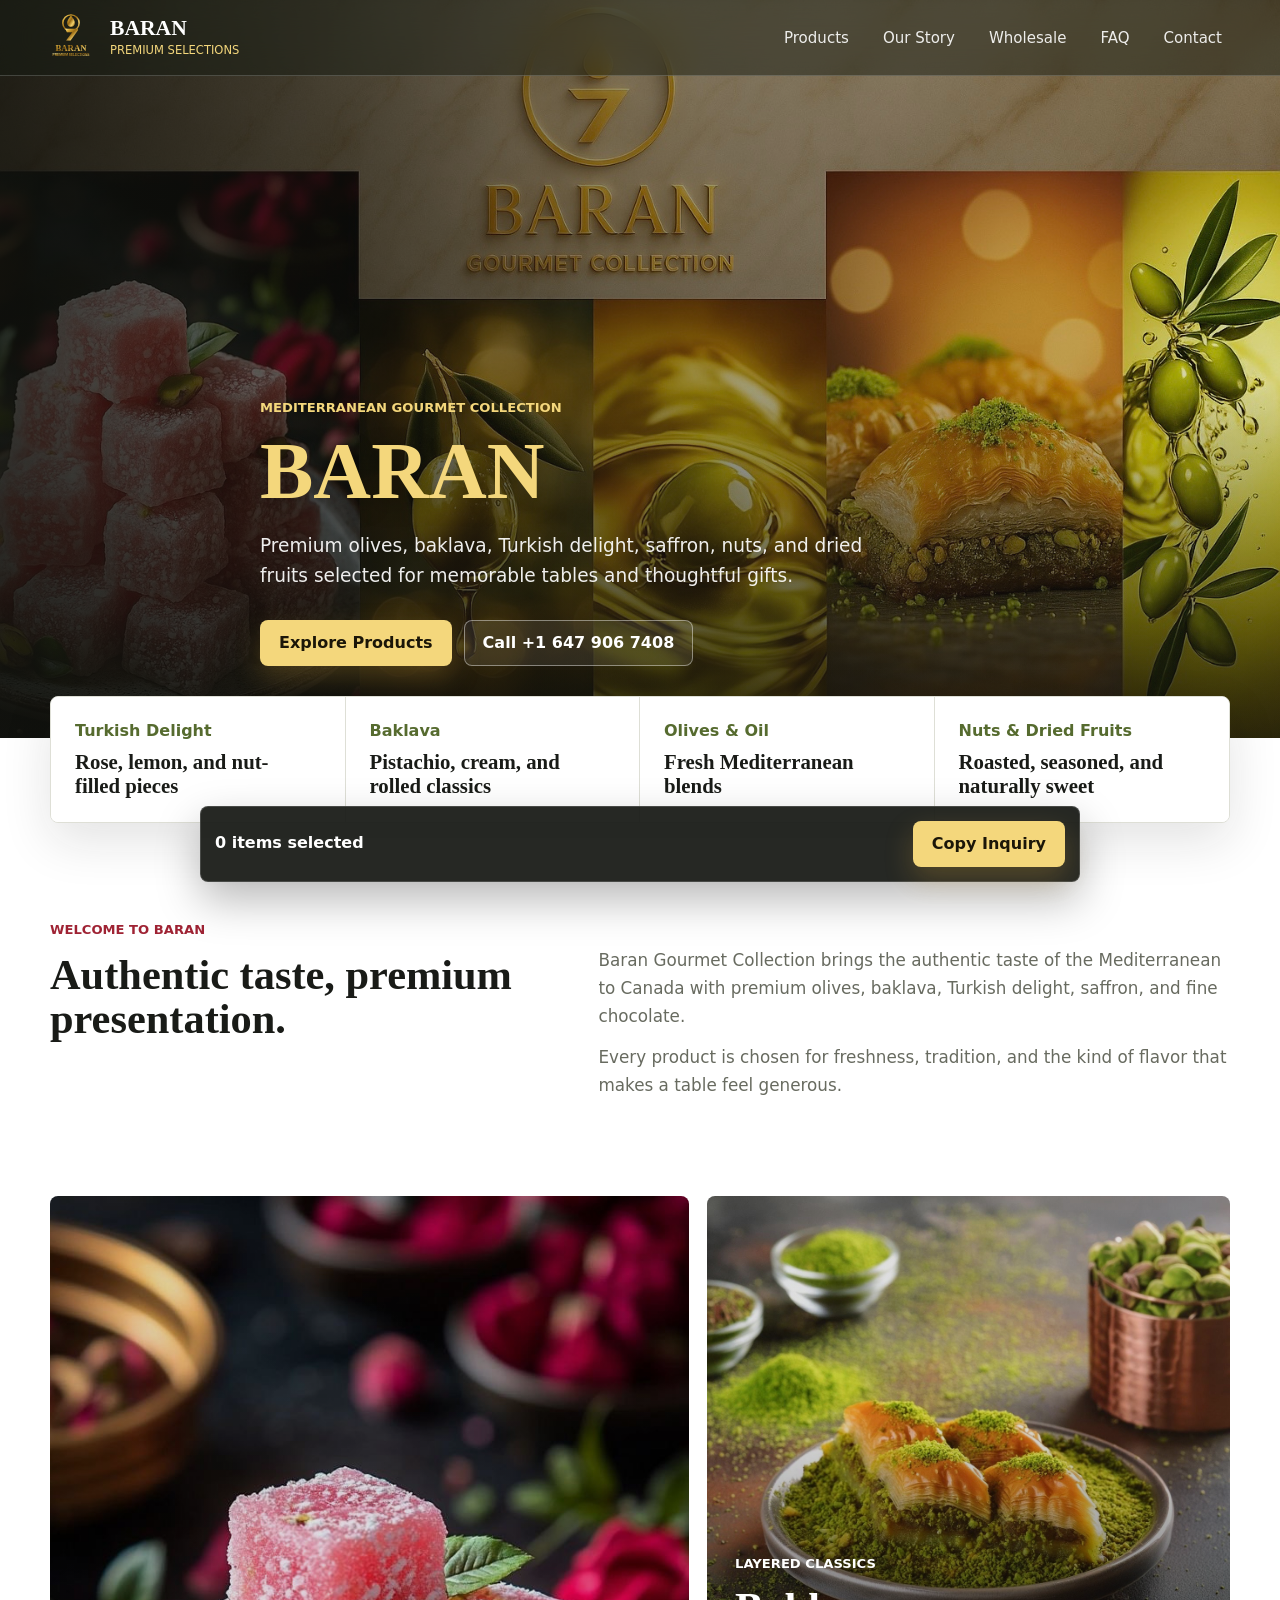
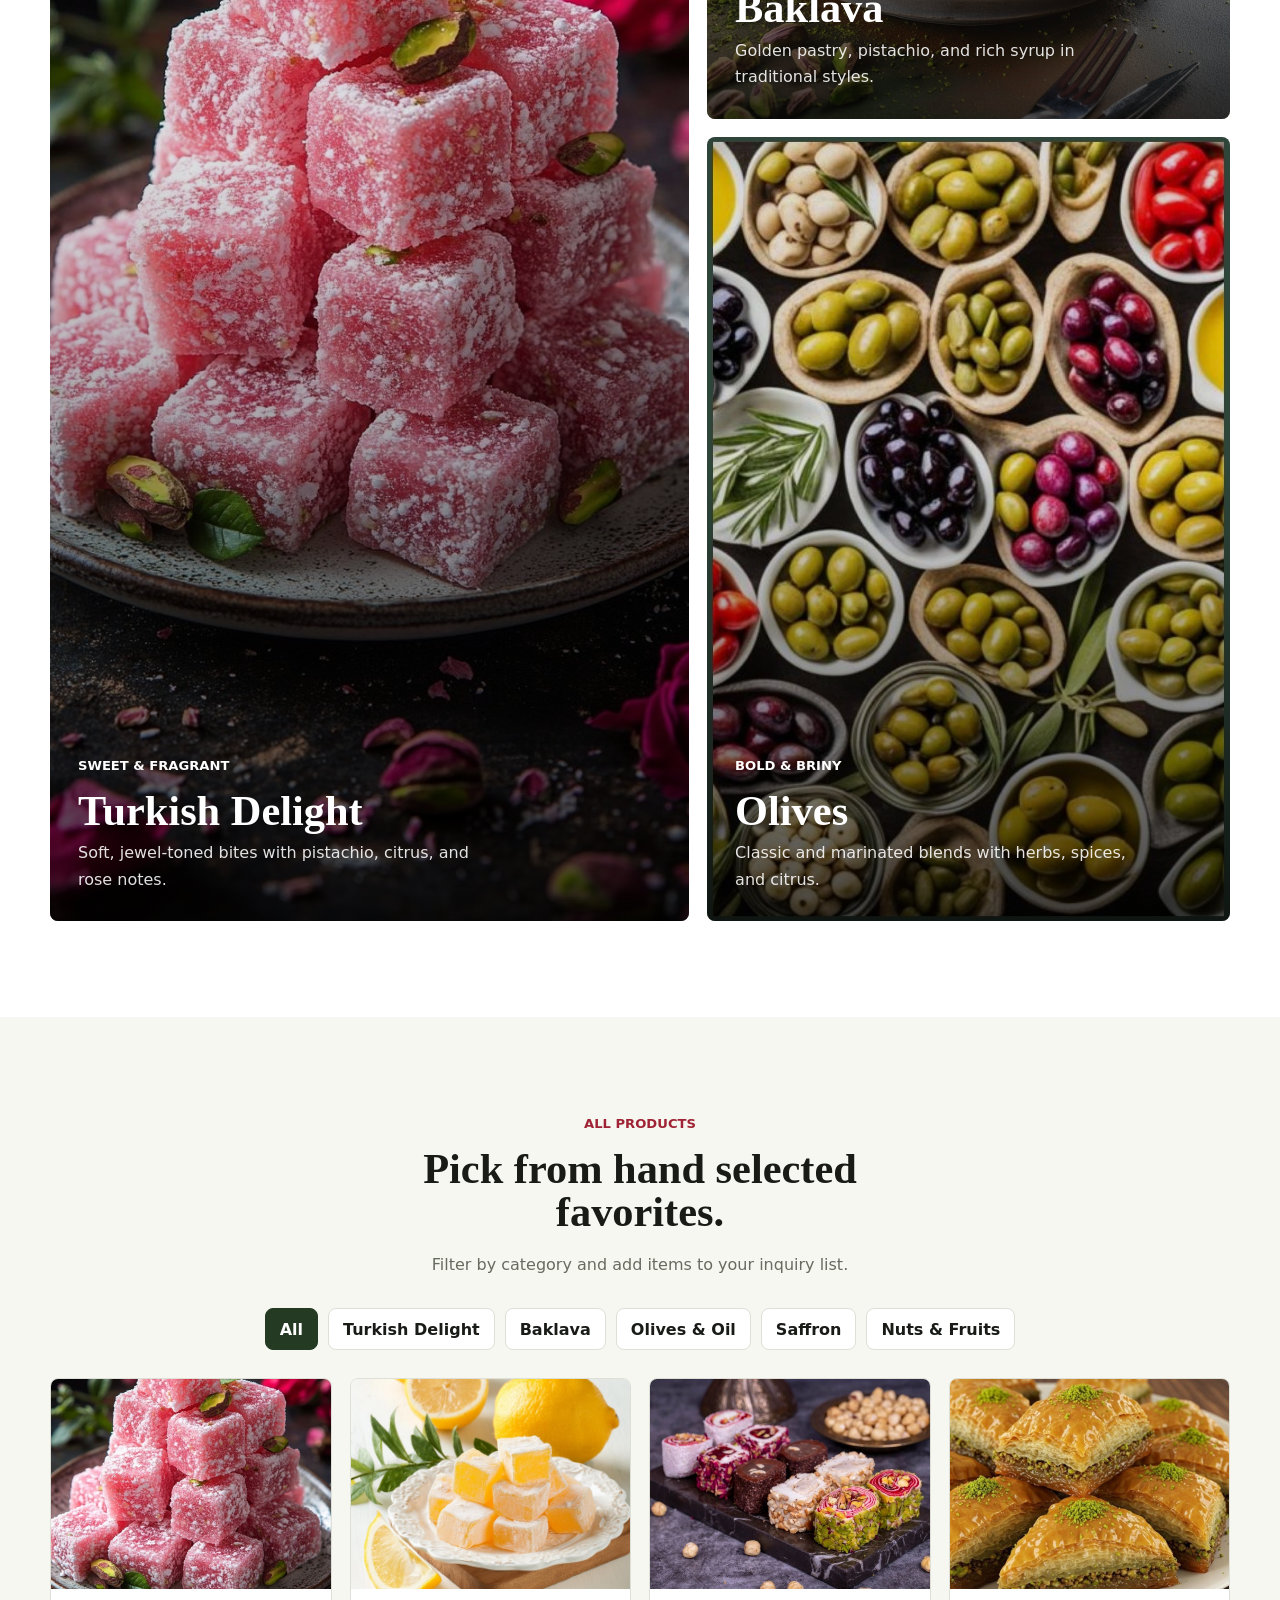
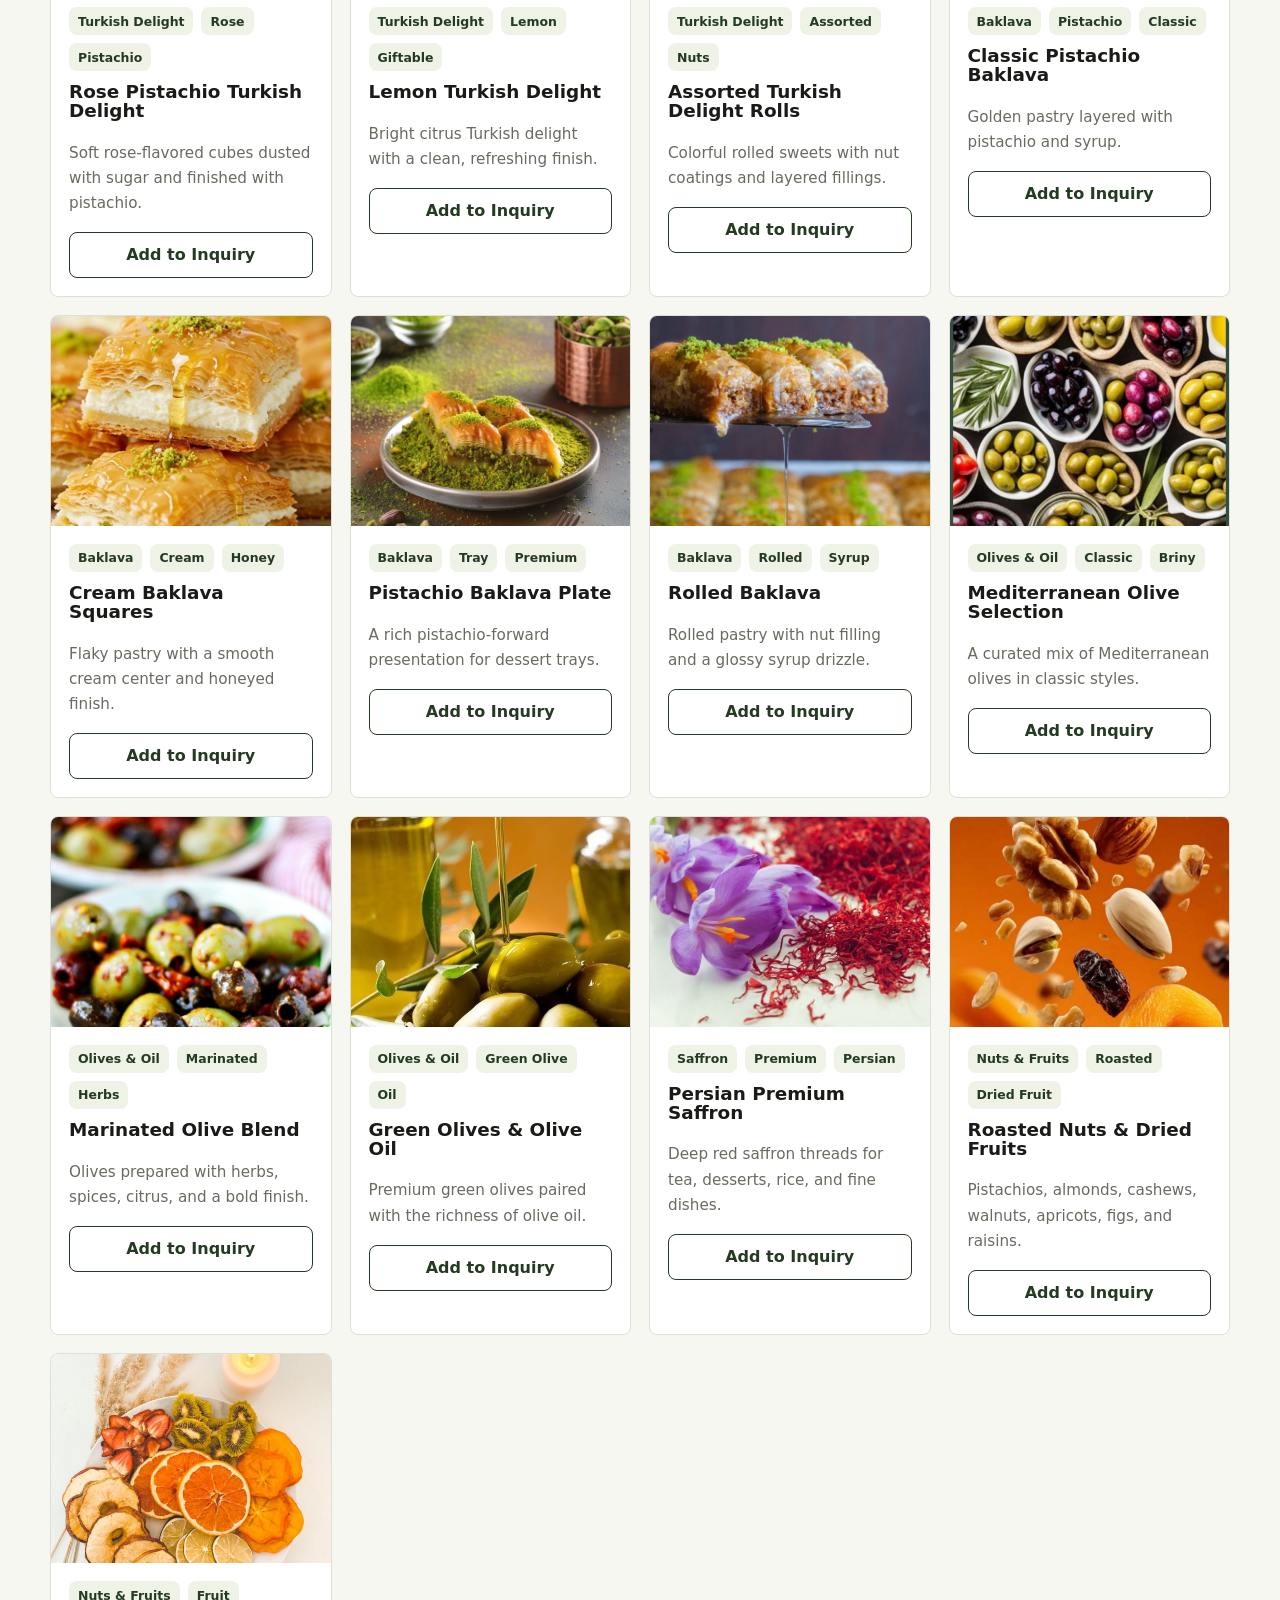
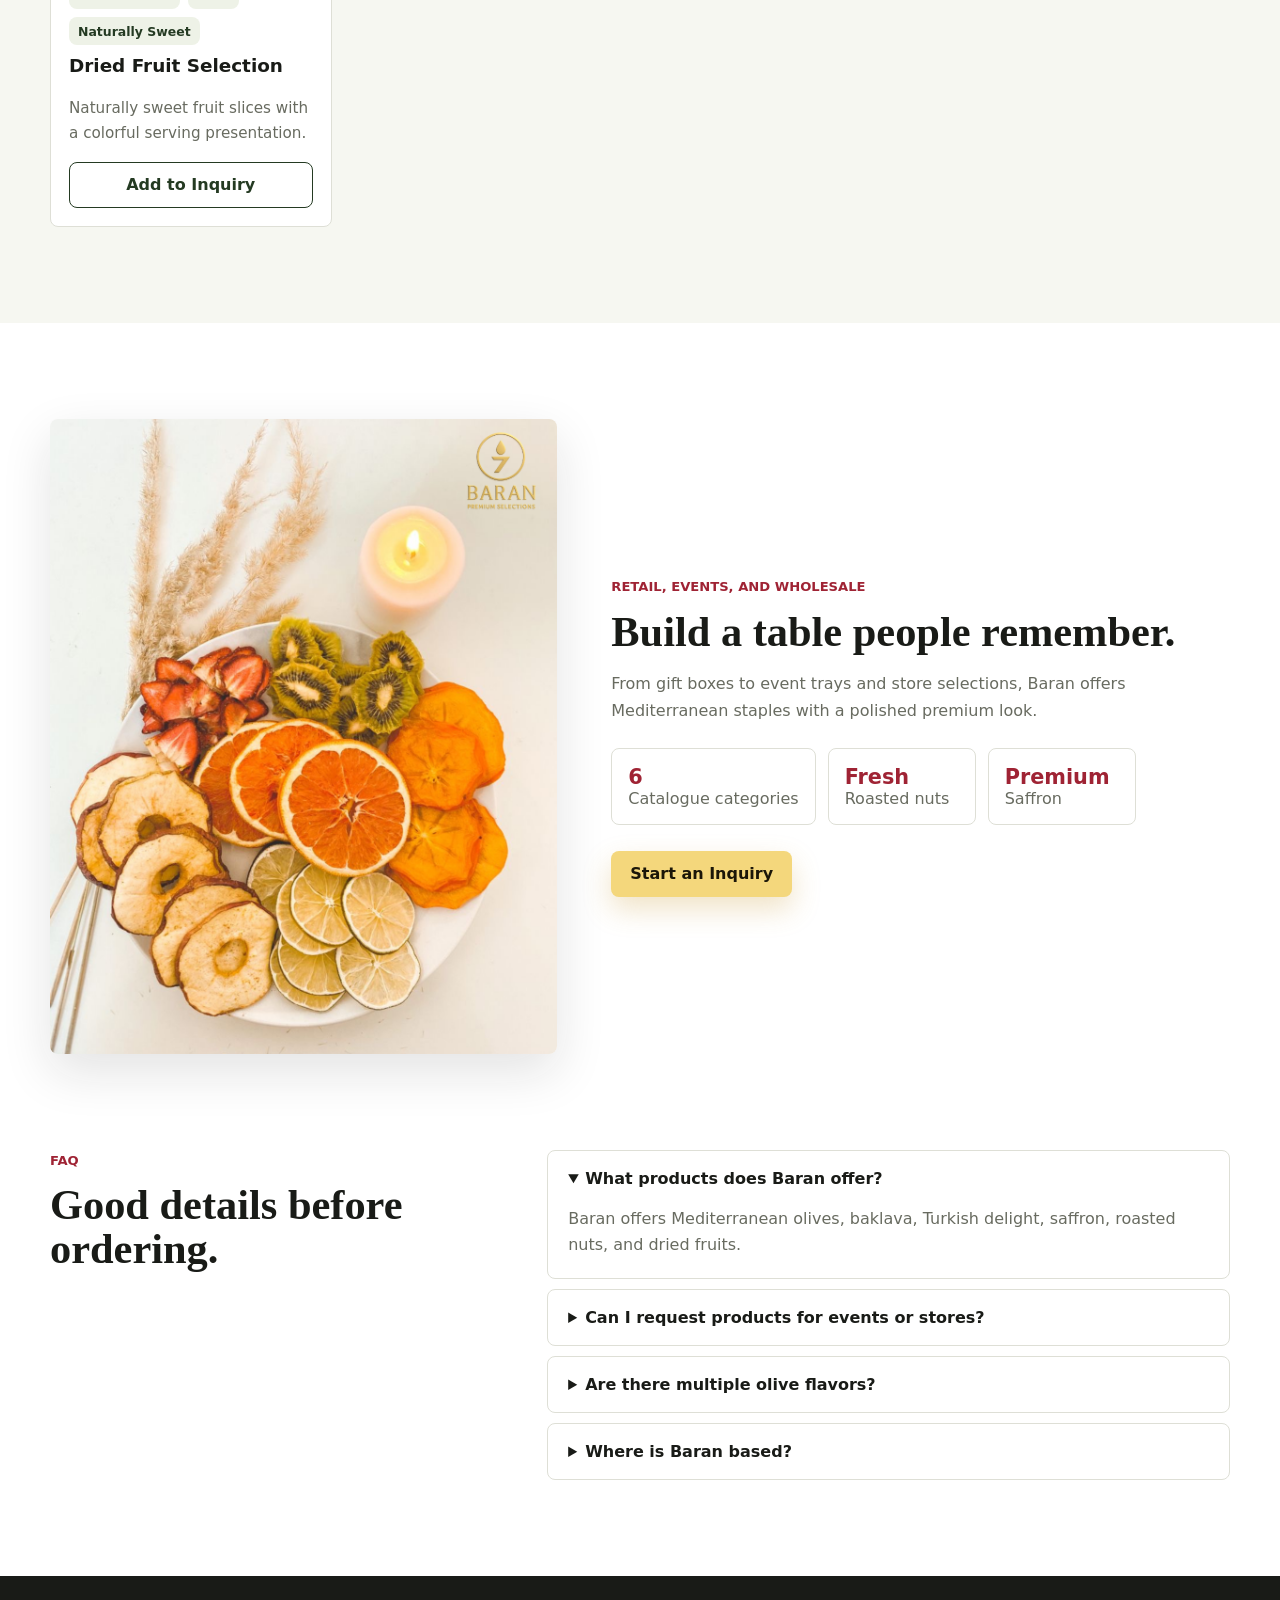
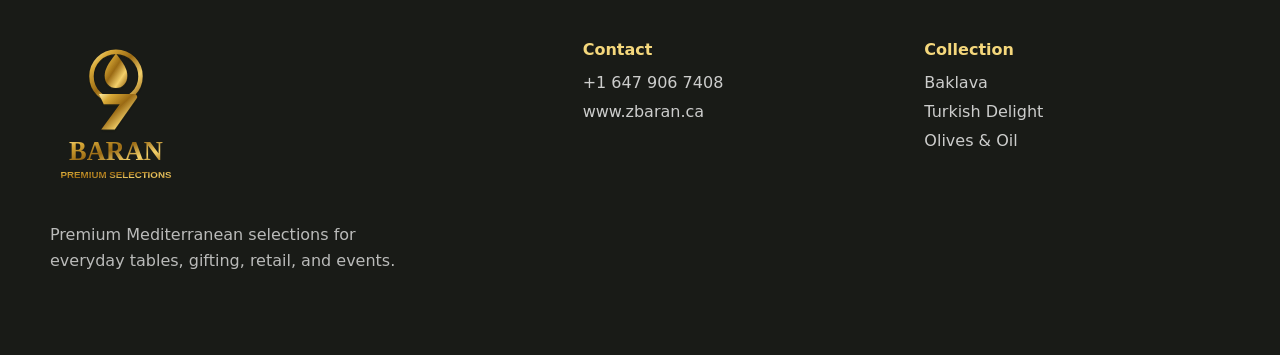
==== index.html @ 1be1f7bf "Deploy Baran website" ====
<!doctype html>
<html lang="en">
  <head>
    <meta charset="utf-8">
    <meta name="viewport" content="width=device-width, initial-scale=1">
    <title>Baran Premium Selections</title>
    <meta name="description" content="Baran Premium Selections brings Mediterranean olives, baklava, Turkish delight, saffron, nuts, and dried fruits to Canada.">
    <link rel="stylesheet" href="styles.css">
  </head>
  <body>
    <header class="site-header" data-header>
      <a class="brand" href="#home" aria-label="Baran home">
        <img src="assets/baran-logo.svg" alt="" class="brand-mark">
        <span>
          <strong>BARAN</strong>
          <small>Premium Selections</small>
        </span>
      </a>
      <button class="nav-toggle" type="button" aria-expanded="false" aria-controls="site-nav" data-nav-toggle>
        <span></span>
        <span></span>
        <span></span>
        <span class="sr-only">Menu</span>
      </button>
      <nav class="site-nav" id="site-nav" data-nav>
        <a href="#products">Products</a>
        <a href="#story">Our Story</a>
        <a href="#wholesale">Wholesale</a>
        <a href="#faq">FAQ</a>
        <a href="#contact">Contact</a>
      </nav>
    </header>

    <main id="home">
      <section class="hero" aria-labelledby="hero-title">
        <img class="hero-bg" src="assets/catalogue/image-21-1536x910.jpg" alt="Baran gourmet collection of Turkish delight, olives, olive oil, and baklava">
        <div class="hero-overlay"></div>
        <div class="hero-content">
          <p class="eyebrow">Mediterranean gourmet collection</p>
          <h1 id="hero-title">BARAN</h1>
          <p class="hero-copy">Premium olives, baklava, Turkish delight, saffron, nuts, and dried fruits selected for memorable tables and thoughtful gifts.</p>
          <div class="hero-actions">
            <a class="button button-primary" href="#products">Explore Products</a>
            <a class="button button-secondary" href="tel:+16479067408">Call +1 647 906 7408</a>
          </div>
        </div>
      </section>

      <section class="collection-strip" aria-label="Product highlights">
        <a href="#products" data-filter-link="turkish-delight">
          <span>Turkish Delight</span>
          <strong>Rose, lemon, and nut-filled pieces</strong>
        </a>
        <a href="#products" data-filter-link="baklava">
          <span>Baklava</span>
          <strong>Pistachio, cream, and rolled classics</strong>
        </a>
        <a href="#products" data-filter-link="olives">
          <span>Olives & Oil</span>
          <strong>Fresh Mediterranean blends</strong>
        </a>
        <a href="#products" data-filter-link="nuts">
          <span>Nuts & Dried Fruits</span>
          <strong>Roasted, seasoned, and naturally sweet</strong>
        </a>
      </section>

      <section class="intro section-pad" id="story">
        <div class="section-heading">
          <p class="eyebrow">Welcome to Baran</p>
          <h2>Authentic taste, premium presentation.</h2>
        </div>
        <div class="intro-copy">
          <p>Baran Gourmet Collection brings the authentic taste of the Mediterranean to Canada with premium olives, baklava, Turkish delight, saffron, and fine chocolate.</p>
          <p>Every product is chosen for freshness, tradition, and the kind of flavor that makes a table feel generous.</p>
        </div>
      </section>

      <section class="feature-grid section-pad" aria-label="Featured categories">
        <article class="feature feature-large">
          <img src="assets/catalogue/image-123-816x1472.jpg" alt="Rose pistachio Turkish delight cubes">
          <div>
            <p class="eyebrow">Sweet & fragrant</p>
            <h2>Turkish Delight</h2>
            <p>Soft, jewel-toned bites with pistachio, citrus, and rose notes.</p>
          </div>
        </article>
        <article class="feature">
          <img src="assets/catalogue/image-177-1200x1200.jpg" alt="Pistachio baklava on a plate">
          <div>
            <p class="eyebrow">Layered classics</p>
            <h2>Baklava</h2>
            <p>Golden pastry, pistachio, and rich syrup in traditional styles.</p>
          </div>
        </article>
        <article class="feature">
          <img src="assets/catalogue/image-129-1000x1500.jpg" alt="Assorted Mediterranean olives in small bowls">
          <div>
            <p class="eyebrow">Bold & briny</p>
            <h2>Olives</h2>
            <p>Classic and marinated blends with herbs, spices, and citrus.</p>
          </div>
        </article>
      </section>

      <section class="products section-pad" id="products" aria-labelledby="products-title">
        <div class="section-heading centered">
          <p class="eyebrow">All Products</p>
          <h2 id="products-title">Pick from hand selected favorites.</h2>
          <p>Filter by category and add items to your inquiry list.</p>
        </div>
        <div class="product-tools" role="tablist" aria-label="Product categories">
          <button class="filter-button is-active" type="button" data-filter="all" role="tab" aria-selected="true">All</button>
          <button class="filter-button" type="button" data-filter="turkish-delight" role="tab" aria-selected="false">Turkish Delight</button>
          <button class="filter-button" type="button" data-filter="baklava" role="tab" aria-selected="false">Baklava</button>
          <button class="filter-button" type="button" data-filter="olives" role="tab" aria-selected="false">Olives & Oil</button>
          <button class="filter-button" type="button" data-filter="saffron" role="tab" aria-selected="false">Saffron</button>
          <button class="filter-button" type="button" data-filter="nuts" role="tab" aria-selected="false">Nuts & Fruits</button>
        </div>
        <div class="product-grid" data-product-grid></div>
      </section>

      <section class="wholesale section-pad" id="wholesale">
        <img src="assets/catalogue/image-56-1080x1350.png" alt="Dried fruit selection on a white plate">
        <div>
          <p class="eyebrow">Retail, events, and wholesale</p>
          <h2>Build a table people remember.</h2>
          <p>From gift boxes to event trays and store selections, Baran offers Mediterranean staples with a polished premium look.</p>
          <div class="stats" aria-label="Baran strengths">
            <span><strong>6</strong> Catalogue categories</span>
            <span><strong>Fresh</strong> Roasted nuts</span>
            <span><strong>Premium</strong> Saffron</span>
          </div>
          <a class="button button-primary" href="#contact">Start an Inquiry</a>
        </div>
      </section>

      <section class="faq section-pad" id="faq" aria-labelledby="faq-title">
        <div class="section-heading">
          <p class="eyebrow">FAQ</p>
          <h2 id="faq-title">Good details before ordering.</h2>
        </div>
        <div class="faq-list">
          <details open>
            <summary>What products does Baran offer?</summary>
            <p>Baran offers Mediterranean olives, baklava, Turkish delight, saffron, roasted nuts, and dried fruits.</p>
          </details>
          <details>
            <summary>Can I request products for events or stores?</summary>
            <p>Yes. Use the inquiry list or call directly to discuss retail, event, and wholesale selections.</p>
          </details>
          <details>
            <summary>Are there multiple olive flavors?</summary>
            <p>The catalogue highlights classic olives and marinated blends with herbs, spices, and citrus.</p>
          </details>
          <details>
            <summary>Where is Baran based?</summary>
            <p>Baran serves customers in Canada and can be reached through the catalogue phone number.</p>
          </details>
        </div>
      </section>
    </main>

    <aside class="inquiry-tray" aria-live="polite" data-inquiry hidden>
      <div>
        <strong data-inquiry-count>0 items selected</strong>
        <span data-inquiry-items></span>
      </div>
      <button class="button button-primary" type="button" data-copy-inquiry>Copy Inquiry</button>
    </aside>

    <footer class="site-footer" id="contact">
      <div>
        <img src="assets/baran-logo.svg" alt="Baran Premium Selections" class="footer-logo">
        <p>Premium Mediterranean selections for everyday tables, gifting, retail, and events.</p>
      </div>
      <address>
        <strong>Contact</strong>
        <a href="tel:+16479067408">+1 647 906 7408</a>
        <a href="https://www.zbaran.ca/">www.zbaran.ca</a>
      </address>
      <div>
        <strong>Collection</strong>
        <a href="#products" data-filter-link="baklava">Baklava</a>
        <a href="#products" data-filter-link="turkish-delight">Turkish Delight</a>
        <a href="#products" data-filter-link="olives">Olives & Oil</a>
      </div>
    </footer>

    <script src="script.js"></script>
  </body>
</html>
---- styles.css ----
:root {
  --ink: #191b17;
  --muted: #686b60;
  --paper: #ffffff;
  --soft: #f6f7f1;
  --olive: #243a22;
  --olive-2: #566b2f;
  --gold: #c99b35;
  --gold-light: #f4d77c;
  --ruby: #9f2334;
  --line: #dedfd6;
  --shadow: 0 18px 50px rgba(25, 27, 23, .12);
}

* {
  box-sizing: border-box;
}

html {
  scroll-behavior: smooth;
}

body {
  margin: 0;
  color: var(--ink);
  background: var(--paper);
  font-family: Inter, ui-sans-serif, system-ui, -apple-system, BlinkMacSystemFont, "Segoe UI", sans-serif;
}

body.menu-open {
  overflow: hidden;
}

img {
  display: block;
  max-width: 100%;
}

a {
  color: inherit;
  text-decoration: none;
}

button,
input,
textarea {
  font: inherit;
}

.sr-only {
  position: absolute;
  width: 1px;
  height: 1px;
  padding: 0;
  margin: -1px;
  overflow: hidden;
  clip: rect(0, 0, 0, 0);
  white-space: nowrap;
  border: 0;
}

.site-header {
  position: fixed;
  z-index: 20;
  inset: 0 0 auto;
  display: flex;
  align-items: center;
  justify-content: space-between;
  min-height: 76px;
  padding: 10px 44px;
  color: #fff;
  background: rgba(20, 26, 18, .48);
  border-bottom: 1px solid rgba(255, 255, 255, .18);
  backdrop-filter: blur(18px);
  transition: background .2s ease, box-shadow .2s ease;
}

.site-header.is-scrolled {
  background: rgba(25, 27, 23, .94);
  box-shadow: 0 12px 30px rgba(0, 0, 0, .18);
}

.brand {
  display: inline-flex;
  align-items: center;
  gap: 12px;
  min-width: 0;
}

.brand-mark {
  width: 54px;
  height: 54px;
  object-fit: contain;
}

.brand strong,
.brand small {
  display: block;
  letter-spacing: 0;
  line-height: 1;
}

.brand strong {
  font-family: Georgia, "Times New Roman", serif;
  font-size: 1.35rem;
}

.brand small {
  margin-top: 5px;
  color: var(--gold-light);
  font-size: .72rem;
  text-transform: uppercase;
}

.site-nav {
  display: flex;
  align-items: center;
  gap: 6px;
}

.site-nav a {
  padding: 10px 14px;
  border-radius: 8px;
  color: rgba(255, 255, 255, .9);
  font-size: .94rem;
}

.site-nav a:hover,
.site-nav a:focus-visible {
  background: rgba(255, 255, 255, .14);
  outline: none;
}

.nav-toggle {
  display: none;
  width: 44px;
  height: 44px;
  padding: 10px;
  border: 1px solid rgba(255, 255, 255, .35);
  border-radius: 8px;
  color: #fff;
  background: rgba(255, 255, 255, .08);
}

.nav-toggle span:not(.sr-only) {
  display: block;
  width: 100%;
  height: 2px;
  margin: 5px 0;
  background: currentColor;
}

.hero {
  position: relative;
  display: grid;
  align-items: end;
  min-height: 82svh;
  overflow: hidden;
  color: #fff;
  background: var(--ink);
}

.hero-bg,
.hero-overlay {
  position: absolute;
  inset: 0;
  width: 100%;
  height: 100%;
}

.hero-bg {
  object-fit: cover;
}

.hero-overlay {
  background:
    linear-gradient(90deg, rgba(17, 18, 14, .84), rgba(17, 18, 14, .48) 42%, rgba(17, 18, 14, .12)),
    linear-gradient(0deg, rgba(17, 18, 14, .7), rgba(17, 18, 14, 0) 48%);
}

.hero-content {
  position: relative;
  width: min(760px, calc(100% - 40px));
  margin: 0 auto;
  padding: 150px 0 72px;
}

.eyebrow {
  margin: 0 0 12px;
  color: var(--ruby);
  font-size: .82rem;
  font-weight: 800;
  letter-spacing: 0;
  text-transform: uppercase;
}

.hero .eyebrow,
.site-footer .eyebrow {
  color: var(--gold-light);
}

h1,
h2,
h3,
p {
  margin-top: 0;
}

h1,
h2,
h3 {
  line-height: 1.03;
  letter-spacing: 0;
}

h1 {
  margin-bottom: 18px;
  font-family: Georgia, "Times New Roman", serif;
  font-size: 5rem;
  color: var(--gold-light);
  text-shadow: 0 6px 22px rgba(0, 0, 0, .35);
}

h2 {
  margin-bottom: 18px;
  font-family: Georgia, "Times New Roman", serif;
  font-size: 2.65rem;
}

h3 {
  margin-bottom: 8px;
  font-size: 1.15rem;
}

p {
  color: var(--muted);
  line-height: 1.65;
}

.hero-copy {
  max-width: 650px;
  margin-bottom: 28px;
  color: rgba(255, 255, 255, .92);
  font-size: 1.16rem;
}

.hero-actions,
.card-actions,
.stats {
  display: flex;
  flex-wrap: wrap;
  gap: 12px;
}

.button {
  display: inline-flex;
  align-items: center;
  justify-content: center;
  min-height: 46px;
  padding: 12px 18px;
  border: 1px solid transparent;
  border-radius: 8px;
  cursor: pointer;
  font-weight: 800;
  line-height: 1;
  transition: transform .2s ease, box-shadow .2s ease, background .2s ease;
}

.button:hover,
.button:focus-visible {
  transform: translateY(-2px);
  outline: none;
}

.button-primary {
  color: #1b1608;
  background: var(--gold-light);
  box-shadow: 0 12px 28px rgba(201, 155, 53, .28);
}

.button-secondary {
  color: #fff;
  border-color: rgba(255, 255, 255, .42);
  background: rgba(255, 255, 255, .08);
}

.collection-strip {
  position: relative;
  z-index: 5;
  display: grid;
  grid-template-columns: repeat(4, 1fr);
  width: min(1180px, calc(100% - 32px));
  margin: -42px auto 0;
  background: var(--paper);
  border: 1px solid var(--line);
  border-radius: 8px;
  box-shadow: var(--shadow);
  overflow: hidden;
}

.collection-strip a {
  min-height: 122px;
  padding: 24px;
  border-right: 1px solid var(--line);
  background: #fff;
}

.collection-strip a:last-child {
  border-right: 0;
}

.collection-strip a:hover,
.collection-strip a:focus-visible {
  background: var(--soft);
  outline: none;
}

.collection-strip span {
  display: block;
  margin-bottom: 10px;
  color: var(--olive-2);
  font-weight: 900;
}

.collection-strip strong {
  display: block;
  max-width: 22ch;
  font-family: Georgia, "Times New Roman", serif;
  font-size: 1.3rem;
  line-height: 1.16;
}

.section-pad {
  width: min(1180px, calc(100% - 32px));
  margin: 0 auto;
  padding: 96px 0;
}

.section-heading {
  max-width: 600px;
}

.section-heading.centered {
  margin: 0 auto 30px;
  text-align: center;
}

.section-heading.centered p {
  margin-inline: auto;
}

.intro {
  display: grid;
  grid-template-columns: .86fr 1.14fr;
  gap: 72px;
  align-items: start;
}

.intro-copy {
  display: grid;
  gap: 14px;
  padding-top: 28px;
}

.intro-copy p {
  margin: 0;
  font-size: 1.05rem;
}

.feature-grid {
  display: grid;
  grid-template-columns: 1.1fr .9fr;
  grid-template-rows: repeat(2, minmax(285px, auto));
  gap: 18px;
  padding-top: 0;
}

.feature {
  position: relative;
  min-height: 285px;
  overflow: hidden;
  border-radius: 8px;
  background: var(--ink);
}

.feature-large {
  grid-row: span 2;
}

.feature img {
  width: 100%;
  height: 100%;
  min-height: inherit;
  object-fit: cover;
  transition: transform .45s ease;
}

.feature:hover img {
  transform: scale(1.04);
}

.feature::after {
  content: "";
  position: absolute;
  inset: 0;
  background: linear-gradient(0deg, rgba(0, 0, 0, .72), rgba(0, 0, 0, .12) 58%);
}

.feature div {
  position: absolute;
  z-index: 1;
  inset: auto 0 0;
  padding: 28px;
}

.feature h2,
.feature p {
  color: #fff;
}

.feature h2 {
  margin-bottom: 8px;
}

.feature p:last-child {
  max-width: 420px;
  margin-bottom: 0;
  color: rgba(255, 255, 255, .88);
}

.products {
  width: 100%;
  max-width: none;
  background: var(--soft);
}

.products > * {
  width: min(1180px, calc(100% - 32px));
  margin-inline: auto;
}

.product-tools {
  display: flex;
  flex-wrap: wrap;
  justify-content: center;
  gap: 10px;
  margin-bottom: 28px;
}

.filter-button {
  min-height: 42px;
  padding: 10px 14px;
  border: 1px solid var(--line);
  border-radius: 8px;
  color: var(--ink);
  background: #fff;
  cursor: pointer;
  font-weight: 800;
}

.filter-button:hover,
.filter-button:focus-visible,
.filter-button.is-active {
  color: #fff;
  background: var(--olive);
  border-color: var(--olive);
  outline: none;
}

.product-grid {
  display: grid;
  grid-template-columns: repeat(4, minmax(0, 1fr));
  gap: 18px;
}

.product-card {
  display: grid;
  grid-template-rows: auto 1fr;
  min-height: 100%;
  overflow: hidden;
  border: 1px solid var(--line);
  border-radius: 8px;
  background: #fff;
}

.product-card img {
  width: 100%;
  aspect-ratio: 4 / 3;
  object-fit: cover;
  background: #e9e8df;
}

.product-card-body {
  display: grid;
  align-content: start;
  gap: 12px;
  padding: 18px;
}

.product-meta {
  display: flex;
  flex-wrap: wrap;
  gap: 8px;
}

.tag {
  display: inline-flex;
  align-items: center;
  min-height: 28px;
  padding: 6px 9px;
  border-radius: 8px;
  color: var(--olive);
  background: #eef2e7;
  font-size: .78rem;
  font-weight: 900;
}

.product-card p {
  margin-bottom: 0;
  font-size: .95rem;
}

.product-card .button {
  width: 100%;
  margin-top: 4px;
  color: var(--olive);
  border-color: var(--olive);
  background: #fff;
  box-shadow: none;
}

.product-card .button.is-selected,
.product-card .button:hover {
  color: #fff;
  background: var(--olive);
}

.wholesale {
  display: grid;
  grid-template-columns: .82fr 1fr;
  gap: 54px;
  align-items: center;
}

.wholesale img {
  width: 100%;
  max-height: 640px;
  object-fit: cover;
  border-radius: 8px;
  box-shadow: var(--shadow);
}

.wholesale p {
  max-width: 580px;
}

.stats {
  margin: 24px 0 26px;
}

.stats span {
  display: grid;
  min-width: 148px;
  padding: 16px;
  border: 1px solid var(--line);
  border-radius: 8px;
  background: #fff;
  color: var(--muted);
}

.stats strong {
  color: var(--ruby);
  font-size: 1.3rem;
}

.faq {
  display: grid;
  grid-template-columns: .8fr 1.2fr;
  gap: 42px;
  padding-top: 0;
}

.faq-list {
  display: grid;
  gap: 10px;
}

details {
  border: 1px solid var(--line);
  border-radius: 8px;
  background: #fff;
}

summary {
  padding: 18px 20px;
  cursor: pointer;
  color: var(--ink);
  font-weight: 900;
}

details p {
  margin: 0;
  padding: 0 20px 20px;
}

.inquiry-tray {
  position: fixed;
  z-index: 30;
  right: 18px;
  bottom: 18px;
  left: 18px;
  display: flex;
  align-items: center;
  justify-content: space-between;
  gap: 16px;
  width: min(880px, calc(100% - 36px));
  margin-inline: auto;
  padding: 14px;
  color: #fff;
  background: rgba(25, 27, 23, .94);
  border: 1px solid rgba(255, 255, 255, .16);
  border-radius: 8px;
  box-shadow: 0 18px 44px rgba(0, 0, 0, .28);
}

.inquiry-tray strong,
.inquiry-tray span {
  display: block;
}

.inquiry-tray span {
  margin-top: 3px;
  color: rgba(255, 255, 255, .76);
  font-size: .9rem;
}

.site-footer {
  display: grid;
  grid-template-columns: 1.3fr .8fr .8fr;
  gap: 36px;
  padding: 64px max(24px, calc((100vw - 1180px) / 2));
  color: #fff;
  background: var(--ink);
}

.site-footer p {
  max-width: 360px;
  color: rgba(255, 255, 255, .7);
}

.site-footer strong,
.site-footer a {
  display: block;
}

.site-footer strong {
  margin-bottom: 14px;
  color: var(--gold-light);
}

.site-footer a {
  margin-bottom: 10px;
  color: rgba(255, 255, 255, .78);
}

.site-footer a:hover,
.site-footer a:focus-visible {
  color: #fff;
  outline: none;
}

address {
  font-style: normal;
}

.footer-logo {
  width: 132px;
  height: auto;
  margin-bottom: 18px;
}

@media (max-width: 1060px) {
  .product-grid {
    grid-template-columns: repeat(3, minmax(0, 1fr));
  }

  .collection-strip {
    grid-template-columns: repeat(2, 1fr);
  }

  .collection-strip a:nth-child(2) {
    border-right: 0;
  }

  .collection-strip a:nth-child(-n + 2) {
    border-bottom: 1px solid var(--line);
  }
}

@media (max-width: 820px) {
  .site-header {
    min-height: 70px;
    padding: 8px 18px;
  }

  .brand-mark {
    width: 48px;
    height: 48px;
  }

  .nav-toggle {
    display: block;
  }

  .site-nav {
    position: fixed;
    inset: 70px 14px auto;
    display: none;
    padding: 12px;
    border: 1px solid rgba(255, 255, 255, .18);
    border-radius: 8px;
    background: rgba(25, 27, 23, .97);
    box-shadow: 0 18px 44px rgba(0, 0, 0, .28);
  }

  .site-nav.is-open {
    display: grid;
  }

  .site-nav a {
    padding: 14px 12px;
  }

  .hero {
    min-height: 80svh;
  }

  .hero-content {
    width: min(100% - 28px, 720px);
    padding-bottom: 58px;
  }

  h1 {
    font-size: 3.6rem;
  }

  h2 {
    font-size: 2.15rem;
  }

  .section-pad {
    padding: 72px 0;
  }

  .intro,
  .wholesale,
  .faq {
    grid-template-columns: 1fr;
    gap: 28px;
  }

  .intro-copy {
    padding-top: 0;
  }

  .feature-grid {
    grid-template-columns: 1fr;
    grid-template-rows: none;
  }

  .feature-large {
    grid-row: auto;
  }

  .product-grid {
    grid-template-columns: repeat(2, minmax(0, 1fr));
  }

  .site-footer {
    grid-template-columns: 1fr;
  }
}

@media (max-width: 560px) {
  .brand span {
    display: none;
  }

  .hero-actions,
  .inquiry-tray,
  .stats {
    display: grid;
  }

  h1 {
    font-size: 3rem;
  }

  h2 {
    font-size: 1.85rem;
  }

  .hero-copy {
    font-size: 1rem;
  }

  .collection-strip {
    grid-template-columns: 1fr;
  }

  .collection-strip a {
    min-height: 104px;
    border-right: 0;
    border-bottom: 1px solid var(--line);
  }

  .collection-strip a:last-child {
    border-bottom: 0;
  }

  .product-grid {
    grid-template-columns: 1fr;
  }

  .product-card-body {
    padding: 16px;
  }

  .inquiry-tray {
    justify-items: stretch;
  }
}
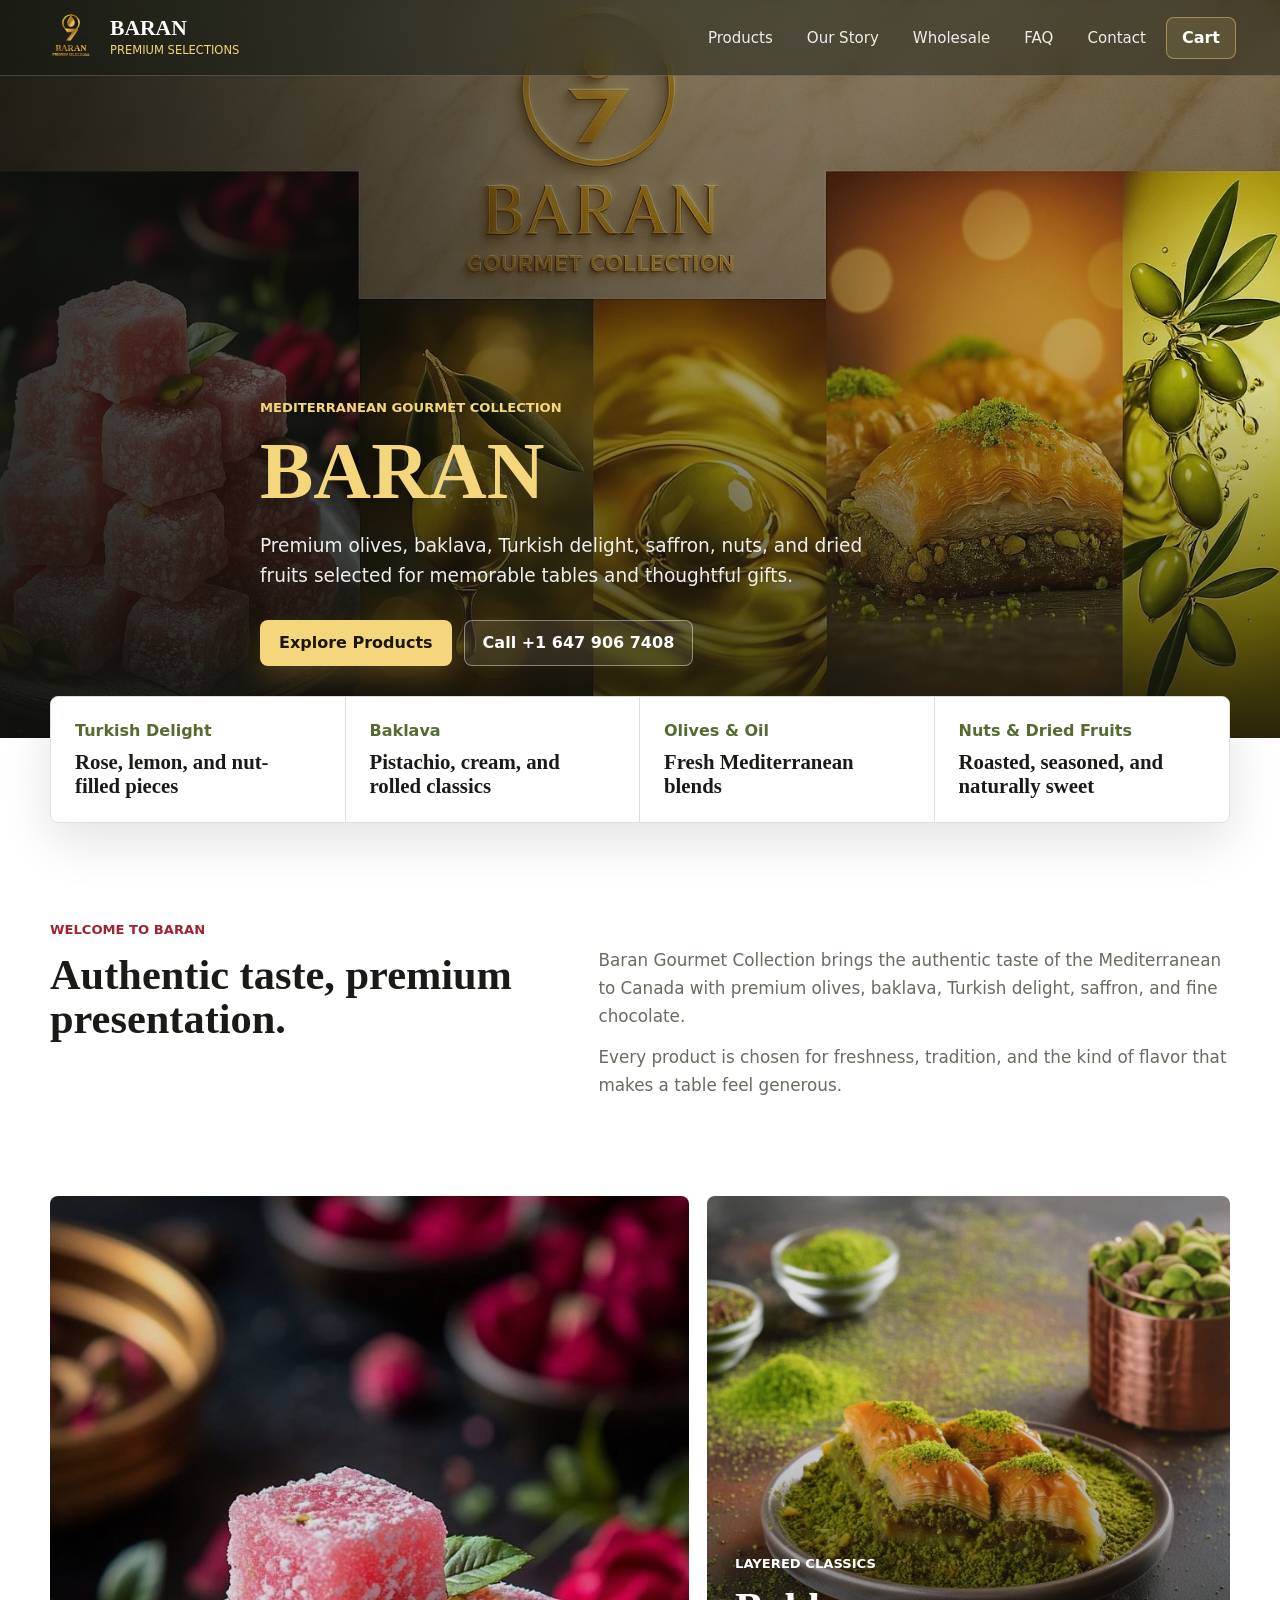
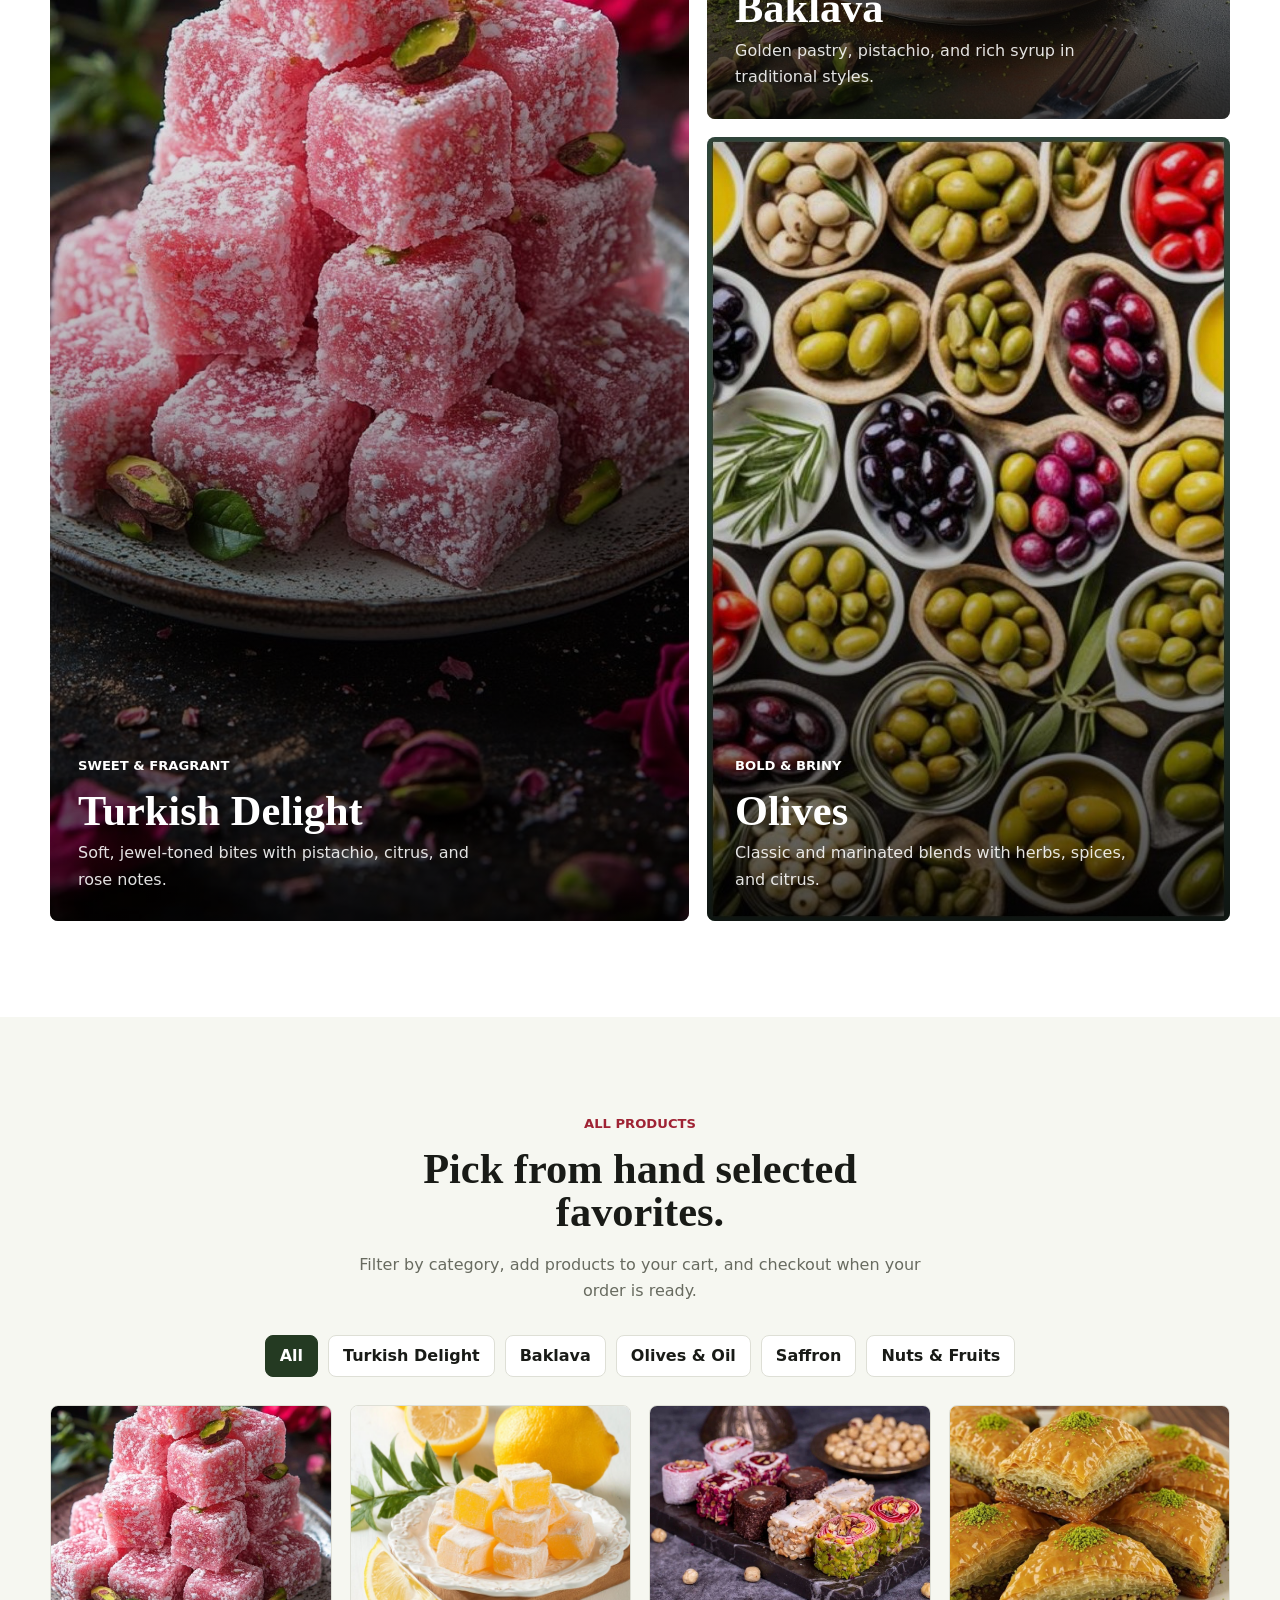
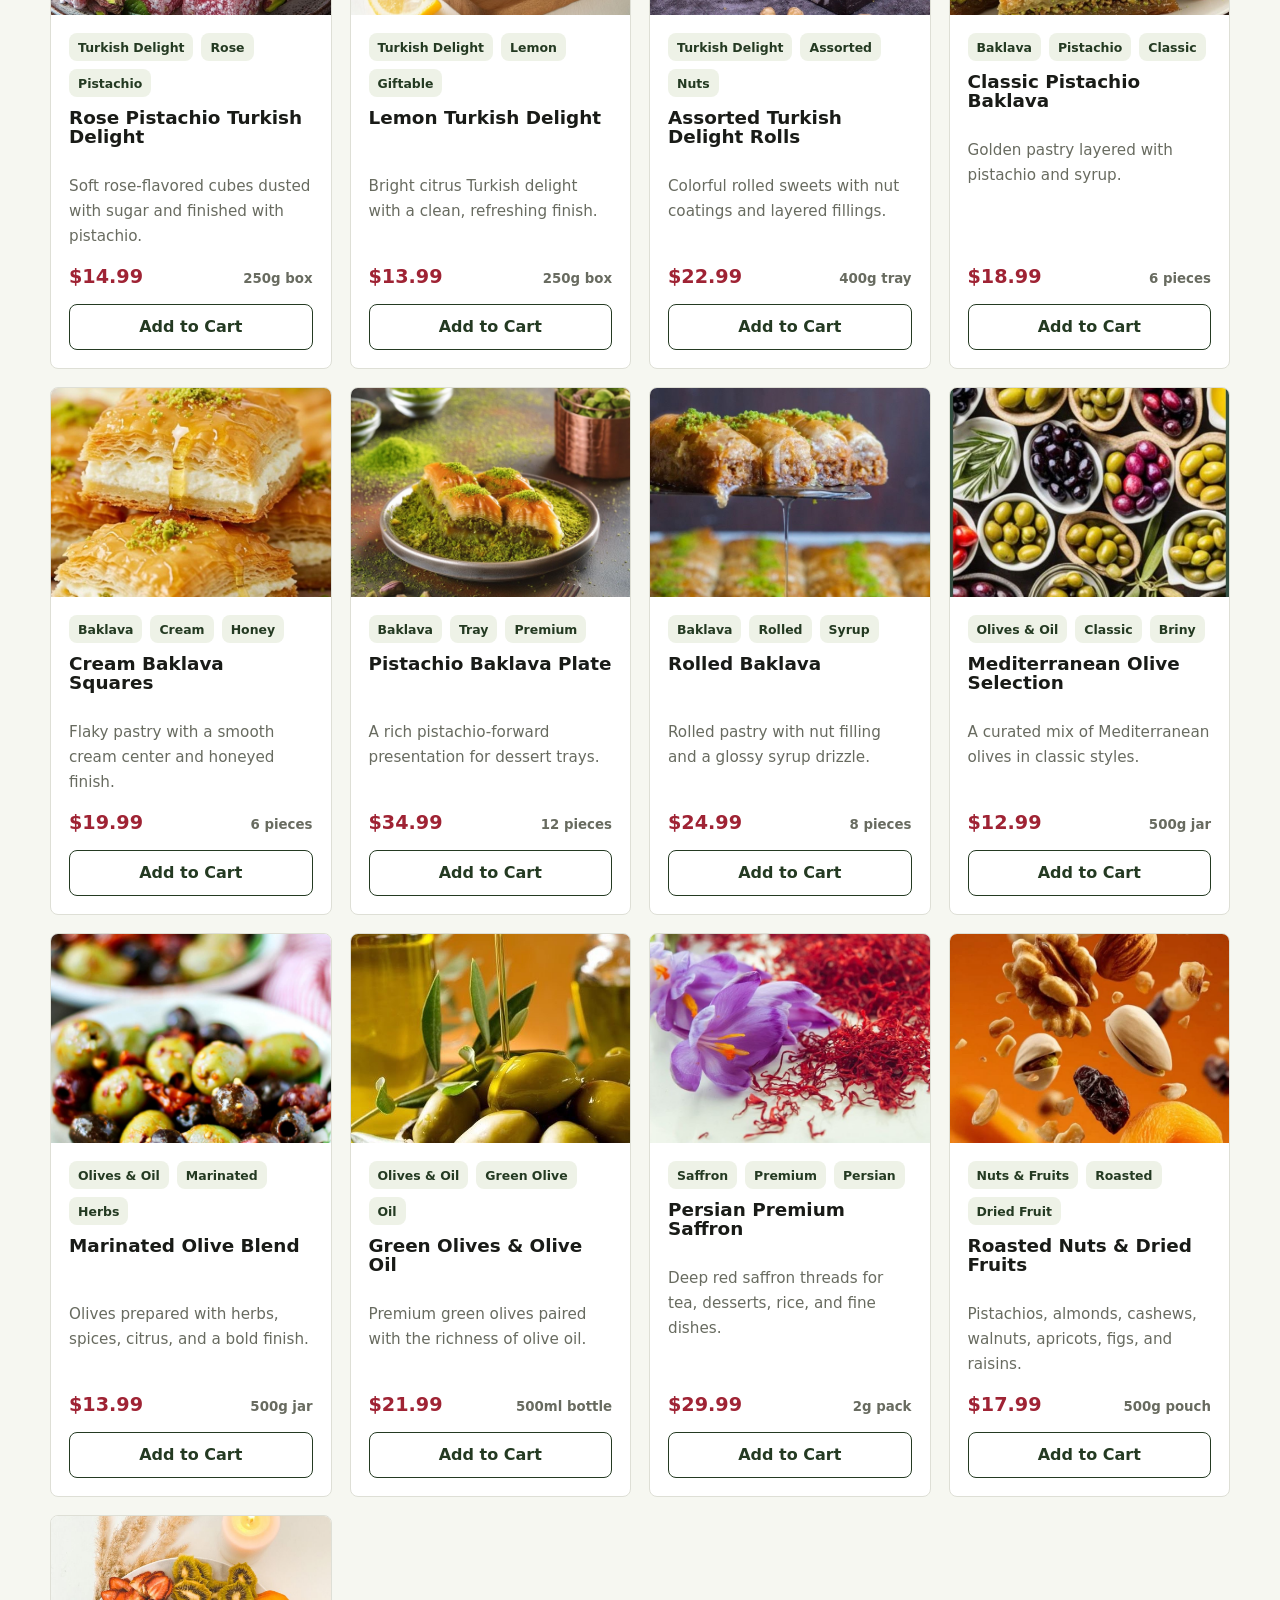
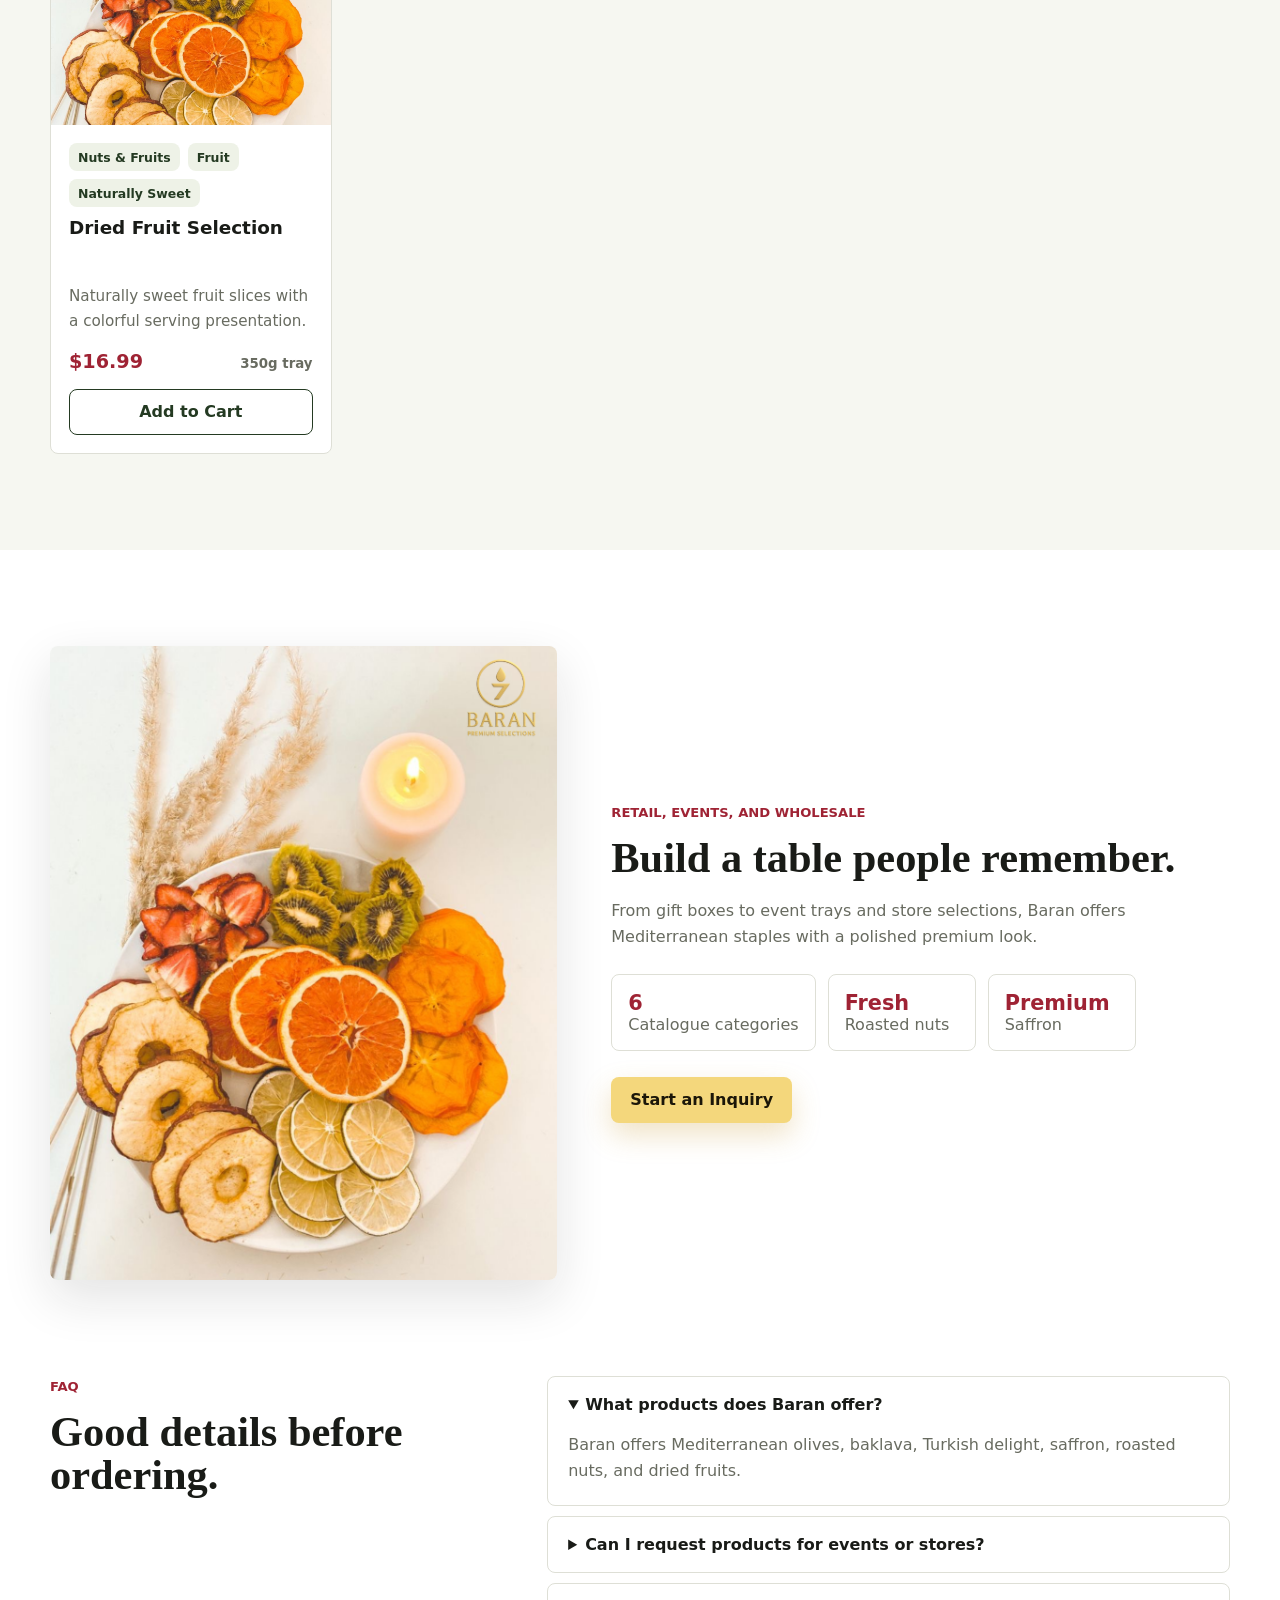
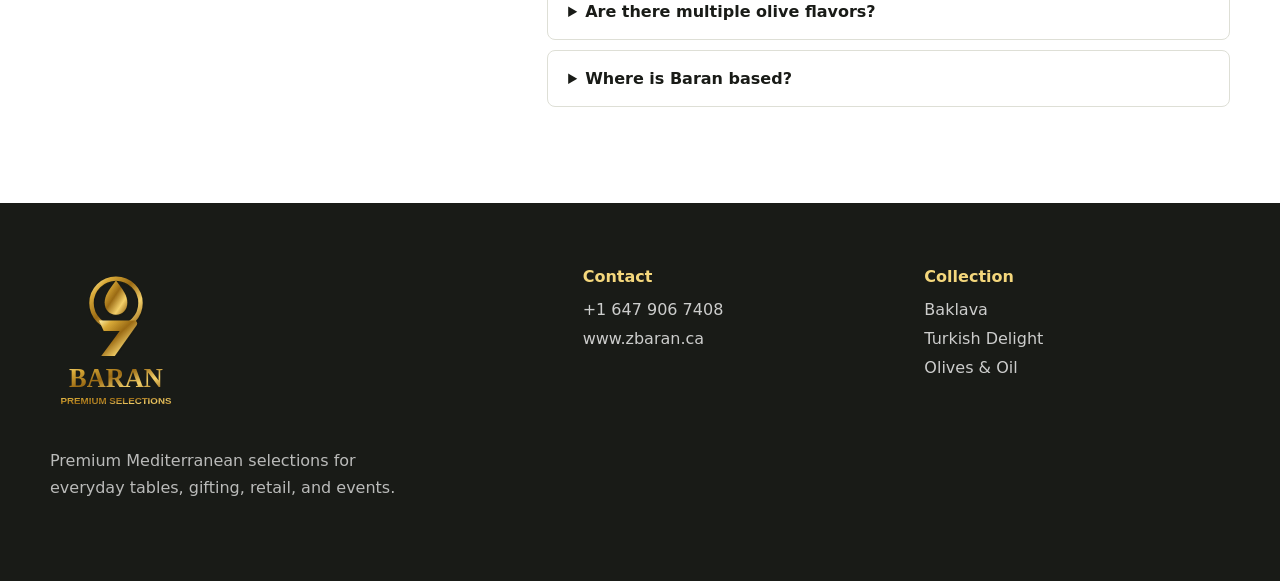
==== commit 0868a708: "Add shopping cart and checkout" ====
--- a/index.html
+++ b/index.html
@@ -28,6 +28,10 @@
         <a href="#wholesale">Wholesale</a>
         <a href="#faq">FAQ</a>
         <a href="#contact">Contact</a>
+        <button class="cart-button" type="button" data-cart-open>
+          Cart
+          <span class="cart-badge" data-cart-count hidden>0</span>
+        </button>
       </nav>
     </header>
 
@@ -107,7 +111,7 @@
         <div class="section-heading centered">
           <p class="eyebrow">All Products</p>
           <h2 id="products-title">Pick from hand selected favorites.</h2>
-          <p>Filter by category and add items to your inquiry list.</p>
+          <p>Filter by category, add products to your cart, and checkout when your order is ready.</p>
         </div>
         <div class="product-tools" role="tablist" aria-label="Product categories">
           <button class="filter-button is-active" type="button" data-filter="all" role="tab" aria-selected="true">All</button>
@@ -161,12 +165,30 @@
       </section>
     </main>
 
-    <aside class="inquiry-tray" aria-live="polite" data-inquiry hidden>
-      <div>
-        <strong data-inquiry-count>0 items selected</strong>
-        <span data-inquiry-items></span>
-      </div>
-      <button class="button button-primary" type="button" data-copy-inquiry>Copy Inquiry</button>
+    <div class="cart-overlay" data-cart-overlay hidden></div>
+    <aside class="cart-drawer" aria-labelledby="cart-title" aria-live="polite" data-cart-drawer hidden>
+      <div class="cart-drawer-header">
+        <div>
+          <p class="eyebrow">Your Order</p>
+          <h2 id="cart-title">Shopping Cart</h2>
+        </div>
+        <button class="icon-button" type="button" data-cart-close aria-label="Close cart">&times;</button>
+      </div>
+      <div class="cart-empty" data-cart-empty>
+        <h3>Your cart is empty.</h3>
+        <p>Add Baran products from the catalogue to begin an order.</p>
+        <button class="button button-primary" type="button" data-cart-close>Continue Shopping</button>
+      </div>
+      <div class="cart-items" data-cart-items></div>
+      <div class="cart-summary" data-cart-summary hidden>
+        <div>
+          <span>Subtotal</span>
+          <strong data-cart-subtotal>$0.00</strong>
+        </div>
+        <p>Delivery and tax are calculated on the checkout page. Prices are sample catalogue prices and can be updated.</p>
+        <a class="button button-primary" href="checkout.html">Checkout</a>
+        <button class="button button-plain" type="button" data-cart-close>Keep Shopping</button>
+      </div>
     </aside>
 
     <footer class="site-footer" id="contact">
@@ -187,6 +209,7 @@
       </div>
     </footer>
 
+    <script src="store.js"></script>
     <script src="script.js"></script>
   </body>
 </html>
--- a/styles.css
+++ b/styles.css
@@ -16,6 +16,10 @@
   box-sizing: border-box;
 }
 
+[hidden] {
+  display: none !important;
+}
+
 html {
   scroll-behavior: smooth;
 }
@@ -27,7 +31,8 @@
   font-family: Inter, ui-sans-serif, system-ui, -apple-system, BlinkMacSystemFont, "Segoe UI", sans-serif;
 }
 
-body.menu-open {
+body.menu-open,
+body.cart-open {
   overflow: hidden;
 }
 
@@ -43,7 +48,8 @@
 
 button,
 input,
-textarea {
+textarea,
+select {
   font: inherit;
 }
 
@@ -125,6 +131,41 @@
   font-size: .94rem;
 }
 
+.cart-button {
+  position: relative;
+  display: inline-flex;
+  align-items: center;
+  justify-content: center;
+  min-height: 42px;
+  padding: 10px 15px;
+  border: 1px solid rgba(244, 215, 124, .45);
+  border-radius: 8px;
+  color: #fff;
+  background: rgba(244, 215, 124, .12);
+  cursor: pointer;
+  font-weight: 900;
+}
+
+.cart-button:hover,
+.cart-button:focus-visible {
+  background: rgba(244, 215, 124, .22);
+  outline: none;
+}
+
+.cart-badge {
+  display: inline-grid;
+  place-items: center;
+  min-width: 22px;
+  height: 22px;
+  margin-left: 8px;
+  padding: 0 6px;
+  border-radius: 999px;
+  color: #1b1608;
+  background: var(--gold-light);
+  font-size: .75rem;
+  line-height: 1;
+}
+
 .site-nav a:hover,
 .site-nav a:focus-visible {
   background: rgba(255, 255, 255, .14);
@@ -284,6 +325,12 @@
   background: rgba(255, 255, 255, .08);
 }
 
+.button-plain {
+  color: var(--olive);
+  border-color: var(--line);
+  background: #fff;
+}
+
 .collection-strip {
   position: relative;
   z-index: 5;
@@ -492,7 +539,8 @@
 
 .product-card-body {
   display: grid;
-  align-content: start;
+  grid-template-rows: auto auto 1fr auto auto;
+  align-content: stretch;
   gap: 12px;
   padding: 18px;
 }
@@ -518,6 +566,29 @@
 .product-card p {
   margin-bottom: 0;
   font-size: .95rem;
+}
+
+.product-card h3 {
+  min-height: 2.4em;
+}
+
+.product-purchase {
+  display: flex;
+  align-items: baseline;
+  justify-content: space-between;
+  gap: 10px;
+  padding-top: 4px;
+}
+
+.product-purchase span {
+  color: var(--ruby);
+  font-size: 1.2rem;
+  font-weight: 900;
+}
+
+.product-purchase small {
+  color: var(--muted);
+  font-weight: 800;
 }
 
 .product-card .button {
@@ -533,6 +604,185 @@
 .product-card .button:hover {
   color: #fff;
   background: var(--olive);
+}
+
+.cart-overlay {
+  position: fixed;
+  z-index: 39;
+  inset: 0;
+  background: rgba(14, 15, 12, .56);
+}
+
+.cart-drawer {
+  position: fixed;
+  z-index: 40;
+  inset: 0 0 0 auto;
+  display: grid;
+  grid-template-rows: auto 1fr auto;
+  width: min(470px, 100%);
+  height: 100%;
+  overflow: hidden;
+  background: #fff;
+  box-shadow: -24px 0 64px rgba(0, 0, 0, .22);
+}
+
+.cart-drawer-header {
+  display: flex;
+  align-items: start;
+  justify-content: space-between;
+  gap: 18px;
+  padding: 26px;
+  border-bottom: 1px solid var(--line);
+}
+
+.cart-drawer-header h2 {
+  margin-bottom: 0;
+  font-size: 2rem;
+}
+
+.icon-button {
+  display: inline-grid;
+  place-items: center;
+  width: 42px;
+  height: 42px;
+  border: 1px solid var(--line);
+  border-radius: 8px;
+  color: var(--ink);
+  background: #fff;
+  cursor: pointer;
+  font-size: 1.7rem;
+  line-height: 1;
+}
+
+.cart-empty {
+  align-self: start;
+  padding: 28px;
+}
+
+.cart-items {
+  overflow: auto;
+  padding: 10px 18px;
+}
+
+.cart-line {
+  display: grid;
+  grid-template-columns: 102px minmax(0, 1fr);
+  column-gap: 18px;
+  row-gap: 10px;
+  align-items: start;
+  padding: 20px 0;
+  border-bottom: 1px solid var(--line);
+}
+
+.cart-line img {
+  width: 102px;
+  height: 102px;
+  border-radius: 8px;
+  object-fit: cover;
+}
+
+.cart-line h3 {
+  margin-bottom: 6px;
+  font-size: 1.05rem;
+  line-height: 1.18;
+}
+
+.cart-line p {
+  margin-bottom: 14px;
+  font-size: .86rem;
+}
+
+.cart-line-info {
+  min-width: 0;
+}
+
+.cart-line-actions {
+  display: grid;
+  grid-template-columns: 154px 1fr;
+  align-items: center;
+  column-gap: 14px;
+  width: 100%;
+}
+
+.cart-line-actions strong {
+  color: var(--ruby);
+  justify-self: end;
+  white-space: nowrap;
+}
+
+.cart-remove {
+  grid-column: 2;
+  justify-self: start;
+  padding: 0;
+  border: 0;
+  color: var(--ruby);
+  background: transparent;
+  cursor: pointer;
+  font-size: .82rem;
+  font-weight: 900;
+}
+
+.quantity-control {
+  display: inline-grid;
+  grid-template-columns: 44px 64px 44px;
+  width: 154px;
+  height: 42px;
+  overflow: hidden;
+  border: 1px solid var(--line);
+  border-radius: 8px;
+  background: #fff;
+}
+
+.quantity-control button,
+.quantity-control input {
+  width: 100%;
+  height: 100%;
+  border: 0;
+  color: var(--ink);
+  background: #fff;
+  text-align: center;
+  line-height: 1;
+}
+
+.quantity-control button {
+  cursor: pointer;
+  font-weight: 900;
+  font-size: 1.1rem;
+}
+
+.quantity-control input {
+  border-right: 1px solid var(--line);
+  border-left: 1px solid var(--line);
+  font-size: 1rem;
+  font-weight: 700;
+  -moz-appearance: textfield;
+}
+
+.quantity-control input::-webkit-outer-spin-button,
+.quantity-control input::-webkit-inner-spin-button {
+  margin: 0;
+  -webkit-appearance: none;
+}
+
+.cart-summary {
+  display: grid;
+  gap: 14px;
+  padding: 22px;
+  border-top: 1px solid var(--line);
+  background: var(--soft);
+}
+
+.cart-summary div {
+  display: flex;
+  align-items: center;
+  justify-content: space-between;
+  gap: 12px;
+  font-weight: 900;
+}
+
+.cart-summary p {
+  margin-bottom: 0;
+  font-size: .9rem;
 }
 
 .wholesale {
@@ -679,6 +929,273 @@
   margin-bottom: 18px;
 }
 
+.checkout-page {
+  background: var(--soft);
+}
+
+.checkout-header {
+  color: #fff;
+}
+
+.checkout-main {
+  width: min(1180px, calc(100% - 32px));
+  margin: 0 auto;
+  padding: 126px 0 80px;
+}
+
+.checkout-title {
+  max-width: 720px;
+  margin-bottom: 34px;
+}
+
+.checkout-title h1 {
+  margin-bottom: 12px;
+  color: var(--olive);
+  text-shadow: none;
+}
+
+.checkout-shell {
+  display: grid;
+  grid-template-columns: minmax(0, 1fr) 390px;
+  gap: 24px;
+  align-items: start;
+}
+
+.checkout-form,
+.order-summary,
+.order-confirmation {
+  border: 1px solid var(--line);
+  border-radius: 8px;
+  background: #fff;
+  box-shadow: var(--shadow);
+}
+
+.checkout-form {
+  display: grid;
+  gap: 20px;
+  padding: 26px;
+}
+
+fieldset {
+  display: grid;
+  gap: 16px;
+  margin: 0;
+  padding: 0 0 22px;
+  border: 0;
+  border-bottom: 1px solid var(--line);
+}
+
+fieldset:last-of-type {
+  border-bottom: 0;
+  padding-bottom: 0;
+}
+
+legend {
+  margin-bottom: 16px;
+  color: var(--olive);
+  font-family: Georgia, "Times New Roman", serif;
+  font-size: 1.45rem;
+  font-weight: 700;
+}
+
+label {
+  display: grid;
+  gap: 8px;
+  color: var(--ink);
+  font-weight: 900;
+}
+
+input,
+textarea {
+  width: 100%;
+  border: 1px solid var(--line);
+  border-radius: 8px;
+  color: var(--ink);
+  background: #fff;
+}
+
+input {
+  min-height: 48px;
+  padding: 0 14px;
+}
+
+textarea {
+  min-height: 108px;
+  padding: 12px 14px;
+  resize: vertical;
+}
+
+input:focus,
+textarea:focus {
+  border-color: var(--olive-2);
+  outline: 3px solid rgba(86, 107, 47, .18);
+}
+
+.field-grid,
+.choice-grid {
+  display: grid;
+  grid-template-columns: repeat(2, minmax(0, 1fr));
+  gap: 14px;
+}
+
+.choice-card {
+  grid-template-columns: auto 1fr;
+  align-items: start;
+  gap: 12px;
+  padding: 14px;
+  border: 1px solid var(--line);
+  border-radius: 8px;
+  background: var(--soft);
+  cursor: pointer;
+}
+
+.choice-card input {
+  width: 18px;
+  min-height: 18px;
+  margin-top: 2px;
+  accent-color: var(--olive);
+}
+
+.choice-card strong,
+.choice-card small {
+  display: block;
+}
+
+.choice-card small {
+  margin-top: 4px;
+  color: var(--muted);
+}
+
+.checkout-submit {
+  width: 100%;
+}
+
+.checkout-submit:disabled {
+  cursor: not-allowed;
+  opacity: .55;
+  transform: none;
+}
+
+.form-note {
+  margin: 0;
+  font-size: .9rem;
+}
+
+.order-summary {
+  position: sticky;
+  top: 96px;
+  overflow: hidden;
+}
+
+.order-summary-header {
+  padding: 22px 22px 0;
+}
+
+.order-summary h2 {
+  margin-bottom: 0;
+  font-size: 2rem;
+}
+
+.checkout-empty {
+  padding: 22px;
+}
+
+.summary-items {
+  display: grid;
+  max-height: 430px;
+  overflow: auto;
+  padding: 10px 22px;
+}
+
+.summary-line {
+  display: grid;
+  grid-template-columns: 64px 1fr auto;
+  gap: 12px;
+  align-items: center;
+  padding: 14px 0;
+  border-bottom: 1px solid var(--line);
+}
+
+.summary-line img {
+  width: 64px;
+  height: 64px;
+  border-radius: 8px;
+  object-fit: cover;
+}
+
+.summary-line h3 {
+  margin-bottom: 3px;
+  font-size: .96rem;
+}
+
+.summary-line p {
+  margin-bottom: 0;
+  font-size: .85rem;
+}
+
+.totals {
+  display: grid;
+  gap: 10px;
+  margin: 0;
+  padding: 18px 22px 22px;
+  background: var(--soft);
+}
+
+.totals div {
+  display: flex;
+  align-items: center;
+  justify-content: space-between;
+  gap: 14px;
+}
+
+.totals dt,
+.totals dd {
+  margin: 0;
+}
+
+.totals dd {
+  font-weight: 900;
+}
+
+.total-row {
+  padding-top: 12px;
+  border-top: 1px solid var(--line);
+  color: var(--ruby);
+  font-size: 1.2rem;
+}
+
+.order-confirmation {
+  max-width: 820px;
+  padding: 30px;
+}
+
+.order-confirmation h2 {
+  color: var(--olive);
+}
+
+.order-confirmation pre {
+  max-height: 420px;
+  overflow: auto;
+  padding: 18px;
+  border: 1px solid var(--line);
+  border-radius: 8px;
+  background: var(--soft);
+  white-space: pre-wrap;
+  line-height: 1.5;
+}
+
+.confirmation-actions {
+  display: flex;
+  flex-wrap: wrap;
+  gap: 12px;
+}
+
+.checkout-page .button-secondary {
+  color: var(--olive);
+  border-color: var(--olive);
+  background: #fff;
+}
+
 @media (max-width: 1060px) {
   .product-grid {
     grid-template-columns: repeat(3, minmax(0, 1fr));
@@ -731,6 +1248,10 @@
     padding: 14px 12px;
   }
 
+  .cart-button {
+    width: 100%;
+  }
+
   .hero {
     min-height: 80svh;
   }
@@ -779,6 +1300,19 @@
   .site-footer {
     grid-template-columns: 1fr;
   }
+
+  .checkout-main {
+    padding-top: 106px;
+  }
+
+  .checkout-shell {
+    grid-template-columns: 1fr;
+  }
+
+  .order-summary {
+    position: static;
+    order: -1;
+  }
 }
 
 @media (max-width: 560px) {
@@ -826,7 +1360,52 @@
     padding: 16px;
   }
 
-  .inquiry-tray {
-    justify-items: stretch;
-  }
-}
+  .cart-drawer {
+    width: 100%;
+  }
+
+  .cart-line {
+    grid-template-columns: 68px 1fr;
+  }
+
+  .cart-line img {
+    width: 68px;
+    height: 68px;
+  }
+
+  .cart-line-actions {
+    grid-template-columns: 132px 1fr;
+  }
+
+  .quantity-control {
+    grid-template-columns: 38px 56px 38px;
+    width: 132px;
+    height: 40px;
+  }
+
+  .field-grid,
+  .choice-grid {
+    grid-template-columns: 1fr;
+  }
+
+  .checkout-title h1 {
+    font-size: 2.55rem;
+  }
+
+  .summary-line {
+    grid-template-columns: 54px 1fr;
+  }
+
+  .summary-line img {
+    width: 54px;
+    height: 54px;
+  }
+
+  .summary-line strong {
+    grid-column: 2;
+  }
+
+  .confirmation-actions {
+    display: grid;
+  }
+}
